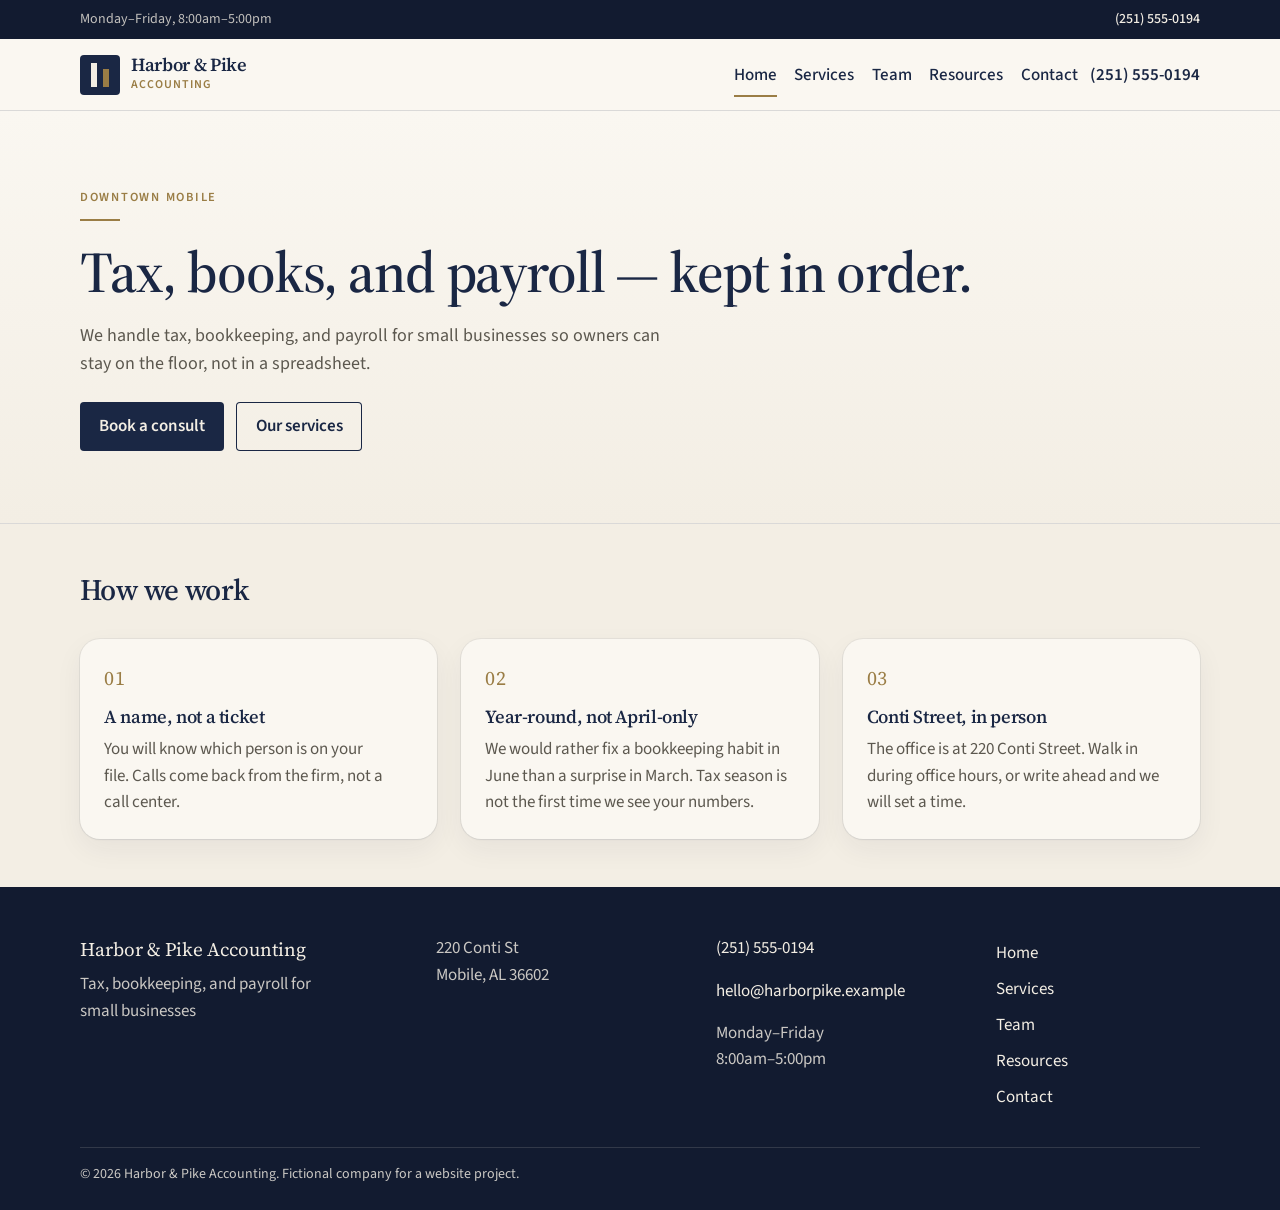
==== index.html @ 7c233054 "Add Harbor & Pike Accounting static site" ====
<!DOCTYPE html>
<html lang="en">
<head>
  <meta charset="utf-8">
  <meta name="viewport" content="width=device-width, initial-scale=1">
  <title>Harbor & Pike Accounting | Tax, bookkeeping, and payroll</title>
  <meta name="description" content="Harbor & Pike Accounting is a downtown Mobile firm for tax, bookkeeping, and payroll for small businesses.">
  <link rel="icon" href="favicon.svg" type="image/svg+xml">
  <link rel="preconnect" href="https://fonts.googleapis.com">
  <link rel="preconnect" href="https://fonts.gstatic.com" crossorigin>
  <link href="https://fonts.googleapis.com/css2?family=Source+Sans+3:ital,wght@0,400;0,500;0,600;1,400&family=Source+Serif+4:opsz,wght@8..60,500;8..60,600&display=swap" rel="stylesheet">
  <link rel="stylesheet" href="css/styles.css">
</head>
<body>
  <a class="skip-link" href="#main">Skip to content</a>

  <div class="topbar">
    <div class="wrap">
      <span class="topbar-extra">Monday–Friday, 8:00am–5:00pm</span>
      <a href="tel:+12515550194">(251) 555-0194</a>
    </div>
  </div>

  <header class="site-header">
    <div class="wrap header-inner">
      <a class="logo" href="index.html">
        <svg class="logo-mark" viewBox="0 0 40 40" aria-hidden="true" focusable="false">
          <rect width="40" height="40" rx="4" fill="#1a2744"/>
          <rect x="11" y="8" width="6" height="24" fill="#f3eee4"/>
          <rect x="23" y="14" width="6" height="18" fill="#9a7d45"/>
        </svg>
        <span class="logo-text">
          <span class="logo-name">Harbor & Pike</span>
          <span class="logo-place">Accounting</span>
        </span>
      </a>
      <button class="menu-button" type="button" aria-expanded="false" aria-controls="site-nav">Menu</button>
      <nav id="site-nav" class="site-nav" aria-label="Primary">
        <ul>
          <li><a href="index.html" class="is-current" aria-current="page">Home</a></li>
          <li><a href="services.html">Services</a></li>
          <li><a href="team.html">Team</a></li>
          <li><a href="resources.html">Resources</a></li>
          <li><a href="contact.html">Contact</a></li>
        </ul>
      </nav>
      <a class="header-phone" href="tel:+12515550194">(251) 555-0194</a>
    </div>
  </header>

  <main id="main">
    <section class="hero">
      <div class="wrap">
        <p class="kicker">Downtown Mobile</p>
        <h1>Tax, books, and payroll — kept in order.</h1>
        <p class="lede">We handle tax, bookkeeping, and payroll for small businesses so owners can stay on the floor, not in a spreadsheet.</p>
        <div class="btn-row">
          <a class="btn btn-primary" href="contact.html">Book a consult</a>
          <a class="btn btn-ghost" href="services.html">Our services</a>
        </div>
      </div>
    </section>

    <section class="section" aria-labelledby="trust-heading">
      <div class="wrap">
        <div class="section-head">
          <h2 id="trust-heading">How we work</h2>
        </div>
        <ul class="points">
          <li class="point">
            <span class="point-num">01</span>
            <h3>A name, not a ticket</h3>
            <p>You will know which person is on your file. Calls come back from the firm, not a call center.</p>
          </li>
          <li class="point">
            <span class="point-num">02</span>
            <h3>Year-round, not April-only</h3>
            <p>We would rather fix a bookkeeping habit in June than a surprise in March. Tax season is not the first time we see your numbers.</p>
          </li>
          <li class="point">
            <span class="point-num">03</span>
            <h3>Conti Street, in person</h3>
            <p>The office is at 220 Conti Street. Walk in during office hours, or write ahead and we will set a time.</p>
          </li>
        </ul>
      </div>
    </section>
  </main>

  <footer class="site-footer">
    <div class="wrap footer-grid">
      <div>
        <p class="footer-name">Harbor & Pike Accounting</p>
        <p>Tax, bookkeeping, and payroll for small businesses</p>
      </div>
      <div>
        <address>
          220 Conti St<br>
          Mobile, AL 36602
        </address>
      </div>
      <div>
        <p><a href="tel:+12515550194">(251) 555-0194</a></p>
        <p><a href="mailto:hello@harborpike.example">hello@harborpike.example</a></p>
        <p>Monday–Friday<br>8:00am–5:00pm</p>
      </div>
      <div>
        <ul class="footer-nav">
          <li><a href="index.html">Home</a></li>
          <li><a href="services.html">Services</a></li>
          <li><a href="team.html">Team</a></li>
          <li><a href="resources.html">Resources</a></li>
          <li><a href="contact.html">Contact</a></li>
        </ul>
      </div>
    </div>
    <div class="wrap footer-copy">
      <p>© 2026 Harbor & Pike Accounting. Fictional company for a website project.</p>
    </div>
  </footer>

  <script src="js/main.js"></script>
</body>
</html>
---- css/styles.css ----
/* Harbor & Pike Accounting
   One stylesheet for every page.
   Palette: navy, cream, one muted gold.
   Mobile first: the phone layout is the default. Wider rules come later. */

:root {
  --navy: #1a2744;
  --navy-deep: #121b30;
  --cream: #f3eee4;
  --cream-dark: #e6dccb;
  --paper: #faf7f1;
  --ink: #1c1b18;
  --muted: #5c584f;
  --gold: #9a7d45;
  --gold-soft: #c4ae7a;
  --line: rgba(26, 39, 68, 0.14);
  --white: #fffdf8;

  --font-display: "Source Serif 4", "Times New Roman", Georgia, serif;
  --font-body: "Source Sans 3", "Segoe UI", sans-serif;

  --space-1: 0.25rem;
  --space-2: 0.5rem;
  --space-3: 0.75rem;
  --space-4: 1rem;
  --space-5: 1.5rem;
  --space-6: 2rem;
  --space-7: 3rem;
  --space-8: 4.5rem;

  --radius-sm: 4px;
  --radius-md: 8px;
  --radius-lg: 20px;

  --wrap: 70rem;

  --shadow:
    0 0 0 1px rgba(26, 39, 68, 0.06),
    0 1px 2px rgba(26, 39, 68, 0.05),
    0 10px 28px rgba(26, 39, 68, 0.06);
  --shadow-hover:
    0 0 0 1px rgba(26, 39, 68, 0.1),
    0 2px 4px rgba(26, 39, 68, 0.06),
    0 14px 32px rgba(26, 39, 68, 0.08);

  --motion-fast: 150ms;
  --motion-med: 250ms;
  --ease: cubic-bezier(0.22, 1, 0.36, 1);
}

/* ---------- Base ---------- */

*,
*::before,
*::after {
  box-sizing: border-box;
}

html {
  -webkit-text-size-adjust: 100%;
  scroll-behavior: smooth;
  -webkit-font-smoothing: antialiased;
  -moz-osx-font-smoothing: grayscale;
}

body {
  margin: 0;
  font-family: var(--font-body);
  font-size: 1.0625rem;
  line-height: 1.55;
  color: var(--ink);
  background: var(--cream);
}

img,
svg {
  display: block;
  max-width: 100%;
}

h1,
h2,
h3 {
  font-family: var(--font-display);
  font-weight: 550;
  line-height: 1.2;
  letter-spacing: -0.02em;
  text-wrap: balance;
  color: var(--navy);
}

h1 {
  font-size: clamp(2rem, 1.3rem + 3.2vw, 3.6rem);
  margin: 0 0 var(--space-4);
}

h2 {
  font-size: clamp(1.4rem, 1.15rem + 1.2vw, 1.85rem);
  margin: 0 0 var(--space-3);
}

h3 {
  font-size: 1.15rem;
  margin: 0 0 var(--space-2);
}

p {
  margin: 0 0 var(--space-4);
  text-wrap: pretty;
}

p:last-child {
  margin-bottom: 0;
}

a {
  color: var(--navy);
  text-underline-offset: 0.18em;
}

a:hover {
  color: var(--gold);
}

:focus-visible {
  outline: 2px solid var(--gold);
  outline-offset: 3px;
}

ul,
ol {
  margin: 0;
  padding: 0;
}

button,
[role="button"] {
  cursor: pointer;
}

.wrap {
  width: min(100% - 2rem, var(--wrap));
  margin-inline: auto;
}

.muted {
  color: var(--muted);
}

.visually-hidden {
  position: absolute;
  width: 1px;
  height: 1px;
  padding: 0;
  margin: -1px;
  overflow: hidden;
  clip: rect(0, 0, 0, 0);
  white-space: nowrap;
  border: 0;
}

.lede {
  font-size: 1.125rem;
  max-width: 38rem;
  color: var(--muted);
}

/* Skip link sits off-screen until a keyboard user tabs to it. */
.skip-link {
  position: absolute;
  left: 0.75rem;
  top: -3rem;
  z-index: 20;
  padding: 0.6rem 0.9rem;
  background: var(--navy);
  color: var(--cream);
  text-decoration: none;
}

.skip-link:focus {
  top: 0.75rem;
  color: var(--cream);
}

/* ---------- Top bar ---------- */

.topbar {
  background: var(--navy-deep);
  color: var(--cream);
  font-size: 0.875rem;
}

.topbar .wrap {
  display: flex;
  flex-wrap: wrap;
  gap: 0.35rem 1.25rem;
  justify-content: space-between;
  padding-block: 0.55rem;
}

.topbar a {
  color: var(--cream);
  text-decoration: none;
  font-weight: 500;
}

.topbar a:hover {
  color: var(--gold-soft);
}

.topbar-extra {
  color: rgba(243, 238, 228, 0.78);
}

/* ---------- Header / nav ---------- */

.site-header {
  background: var(--paper);
  border-bottom: 1px solid var(--line);
}

.header-inner {
  display: flex;
  flex-wrap: wrap;
  align-items: center;
  gap: var(--space-3);
  padding-block: 0.85rem;
}

.logo {
  display: flex;
  align-items: center;
  gap: 0.7rem;
  margin-right: auto;
  text-decoration: none;
  color: var(--navy);
  min-height: 44px;
}

.logo:hover {
  color: var(--navy);
}

.logo-mark {
  width: 40px;
  height: 40px;
  flex-shrink: 0;
}

.logo-text {
  display: flex;
  flex-direction: column;
  gap: 0.1rem;
}

.logo-name {
  font-family: var(--font-display);
  font-size: 1.15rem;
  font-weight: 600;
  letter-spacing: -0.02em;
  line-height: 1.1;
}

.logo-place {
  font-size: 0.75rem;
  letter-spacing: 0.08em;
  text-transform: uppercase;
  color: var(--gold);
  font-weight: 600;
}

.menu-button {
  min-height: 44px;
  min-width: 44px;
  padding: 0.5rem 0.9rem;
  border: 1px solid var(--line);
  border-radius: var(--radius-sm);
  background: var(--white);
  color: var(--navy);
  font: inherit;
  font-size: 0.9rem;
  font-weight: 600;
}

.menu-button:hover {
  border-color: var(--navy);
}

.site-nav {
  display: none;
  flex-basis: 100%;
}

.site-nav.is-open {
  display: block;
}

.site-nav ul {
  list-style: none;
  display: flex;
  flex-direction: column;
}

.site-nav a {
  display: flex;
  align-items: center;
  min-height: 44px;
  padding: 0.35rem 0;
  text-decoration: none;
  font-weight: 500;
  color: var(--navy);
  border-bottom: 1px solid var(--line);
}

.site-nav a:hover,
.site-nav a.is-current {
  color: var(--navy);
}

.site-nav a.is-current {
  box-shadow: inset 0 -2px 0 var(--gold);
}

.header-phone {
  display: none;
}

/* ---------- Buttons ---------- */

.btn-row {
  display: flex;
  flex-wrap: wrap;
  gap: 0.75rem;
  margin-top: var(--space-5);
}

.btn {
  display: inline-flex;
  align-items: center;
  justify-content: center;
  min-height: 44px;
  padding: 0.7rem 1.2rem;
  border-radius: var(--radius-sm);
  font-weight: 600;
  text-decoration: none;
  transition:
    background-color var(--motion-fast) var(--ease),
    color var(--motion-fast) var(--ease),
    box-shadow var(--motion-fast) var(--ease),
    transform var(--motion-fast) var(--ease);
}

.btn:active {
  transform: scale(0.96);
}

.btn-primary {
  background: var(--navy);
  color: var(--cream);
  box-shadow: none;
}

.btn-primary:hover {
  background: var(--navy-deep);
  color: var(--cream);
}

.btn-ghost {
  background: transparent;
  color: var(--navy);
  box-shadow: inset 0 0 0 1px var(--navy);
}

.btn-ghost:hover {
  background: var(--navy);
  color: var(--cream);
}

/* ---------- Hero ---------- */

.hero {
  padding: var(--space-7) 0 var(--space-8);
  border-bottom: 1px solid var(--line);
  background:
    linear-gradient(180deg, var(--paper) 0%, var(--cream) 100%);
}

.kicker {
  display: inline-block;
  margin-bottom: var(--space-4);
  font-size: 0.78rem;
  font-weight: 600;
  letter-spacing: 0.14em;
  text-transform: uppercase;
  color: var(--gold);
}

.kicker::after {
  content: "";
  display: block;
  width: 2.5rem;
  height: 2px;
  margin-top: 0.7rem;
  background: var(--gold);
}

/* ---------- Sections ---------- */

.section {
  padding: var(--space-7) 0;
}

.section-alt {
  background: var(--paper);
  border-block: 1px solid var(--line);
}

.section-head {
  max-width: 38rem;
  margin-bottom: var(--space-6);
}

.page-hero {
  padding-top: var(--space-7);
  padding-bottom: var(--space-5);
}

/* ---------- Trust points ---------- */

.points {
  list-style: none;
  display: grid;
  gap: var(--space-5);
}

.point {
  padding: var(--space-5);
  background: var(--paper);
  border-radius: var(--radius-lg);
  box-shadow: var(--shadow);
}

.point-num {
  display: block;
  margin-bottom: var(--space-3);
  font-family: var(--font-display);
  font-size: 1.25rem;
  color: var(--gold);
  letter-spacing: 0.04em;
}

.point h2,
.point h3 {
  margin-bottom: var(--space-2);
}

.point p {
  color: var(--muted);
}

/* ---------- Cards ---------- */

.card-grid {
  display: grid;
  gap: var(--space-5);
}

.card {
  display: flex;
  flex-direction: column;
  gap: var(--space-3);
  padding: var(--space-5);
  background: var(--paper);
  border-radius: var(--radius-lg);
  box-shadow: var(--shadow);
  transition: box-shadow var(--motion-fast) var(--ease);
}

.card:hover {
  box-shadow: var(--shadow-hover);
}

.card h2,
.card h3 {
  margin: 0;
}

.card p {
  color: var(--muted);
  flex: 1;
}

.card a {
  font-weight: 600;
  text-decoration: none;
  color: var(--navy);
}

.card a:hover {
  color: var(--gold);
}

.card-kicker {
  font-size: 0.75rem;
  font-weight: 600;
  letter-spacing: 0.1em;
  text-transform: uppercase;
  color: var(--gold);
}

/* ---------- Service tabs ---------- */

.tabs {
  background: var(--paper);
  border-radius: var(--radius-lg);
  box-shadow: var(--shadow);
  padding: var(--space-4);
}

.tab-list {
  display: flex;
  gap: 0.25rem;
  padding: 0.25rem;
  margin-bottom: var(--space-5);
  background: var(--cream);
  border-radius: 12px;
}

.tab {
  flex: 1;
  min-height: 44px;
  padding: 0.6rem 0.75rem;
  border: 0;
  border-radius: var(--radius-md);
  background: transparent;
  color: var(--muted);
  font: inherit;
  font-weight: 600;
  transition:
    background-color var(--motion-med) var(--ease),
    color var(--motion-med) var(--ease);
}

.tab[aria-selected="true"] {
  background: var(--navy);
  color: var(--cream);
}

.tab-panel {
  padding: 0.25rem 0.5rem 0.5rem;
}

.tab-panel[hidden] {
  display: none;
}

.service-block + .service-block {
  margin-top: var(--space-6);
  padding-top: var(--space-6);
  border-top: 1px solid var(--line);
}

.service-block p {
  color: var(--muted);
  max-width: 40rem;
}

/* ---------- Team ---------- */

.team-grid {
  display: grid;
  gap: var(--space-5);
  list-style: none;
}

.person {
  padding: var(--space-5);
  background: var(--paper);
  border-radius: var(--radius-lg);
  box-shadow: var(--shadow);
}

.person-mark {
  display: flex;
  align-items: center;
  justify-content: center;
  width: 3.5rem;
  height: 3.5rem;
  margin-bottom: var(--space-4);
  border-radius: 999px;
  background: var(--navy);
  color: var(--cream);
  font-family: var(--font-display);
  font-size: 1.1rem;
  letter-spacing: 0.04em;
  box-shadow: 0 0 0 3px var(--cream), 0 0 0 4px var(--gold);
}

.person-role {
  margin: 0 0 var(--space-3);
  font-size: 0.8rem;
  font-weight: 600;
  letter-spacing: 0.08em;
  text-transform: uppercase;
  color: var(--gold);
}

.person p {
  color: var(--muted);
}

/* ---------- Contact ---------- */

.contact-layout {
  display: grid;
  gap: var(--space-6);
}

.contact-aside {
  padding: var(--space-5);
  background: var(--navy);
  color: var(--cream);
  border-radius: var(--radius-lg);
}

.contact-aside h2 {
  color: var(--cream);
}

.contact-aside a {
  color: var(--cream);
}

.contact-aside a:hover {
  color: var(--gold-soft);
}

.contact-aside p,
.contact-aside address {
  font-style: normal;
  color: rgba(243, 238, 228, 0.86);
}

.contact-label {
  display: block;
  margin-bottom: 0.2rem;
  font-size: 0.78rem;
  font-weight: 600;
  letter-spacing: 0.08em;
  text-transform: uppercase;
  color: var(--gold-soft);
}

.contact-aside .stack + .stack {
  margin-top: var(--space-5);
  padding-top: var(--space-5);
  border-top: 1px solid rgba(243, 238, 228, 0.16);
}

/* ---------- Form ---------- */

.field {
  margin-bottom: var(--space-4);
}

.field label {
  display: block;
  margin-bottom: 0.35rem;
  font-weight: 600;
  color: var(--navy);
}

.req {
  color: var(--gold);
}

.field input,
.field select,
.field textarea {
  width: 100%;
  min-height: 44px;
  padding: 0.6rem 0.75rem;
  border: 1px solid var(--line);
  border-radius: var(--radius-md);
  background: var(--white);
  color: var(--ink);
  font: inherit;
}

.field textarea {
  min-height: 8.5rem;
  resize: vertical;
}

.field input:focus,
.field select:focus,
.field textarea:focus {
  outline: 2px solid var(--gold);
  outline-offset: 1px;
  border-color: var(--navy);
}

.form-error {
  margin-bottom: var(--space-4);
  padding: 0.75rem 0.9rem;
  border-radius: var(--radius-md);
  background: #f6eae6;
  color: #6b2a1f;
  font-weight: 500;
}

.form-thanks {
  padding: var(--space-6);
  background: var(--paper);
  border-radius: var(--radius-lg);
  box-shadow: var(--shadow);
}

.form-thanks h2 {
  margin-top: 0;
}

/* ---------- Footer ---------- */

.site-footer {
  background: var(--navy-deep);
  color: rgba(243, 238, 228, 0.82);
  margin-top: auto;
  padding: var(--space-7) 0 var(--space-5);
}

.footer-name {
  font-family: var(--font-display);
  font-size: 1.2rem;
  color: var(--cream);
  margin-bottom: 0.4rem;
}

.site-footer a {
  color: var(--cream);
  text-decoration: none;
}

.site-footer a:hover {
  color: var(--gold-soft);
}

.footer-grid {
  display: grid;
  gap: var(--space-5);
}

.footer-nav {
  list-style: none;
}

.footer-nav a {
  display: inline-flex;
  align-items: center;
  min-height: 36px;
}

.footer-copy {
  margin-top: var(--space-6);
  padding-top: var(--space-4);
  border-top: 1px solid rgba(243, 238, 228, 0.14);
  font-size: 0.875rem;
}

address {
  font-style: normal;
}

/* Page shell: footer stays at the bottom on short pages. */
body {
  min-height: 100vh;
  display: flex;
  flex-direction: column;
}

main {
  flex: 1;
}

/* ---------- Wider screens ---------- */

@media (min-width: 720px) {
  .menu-button {
    display: none;
  }

  .site-nav {
    display: block;
    flex-basis: auto;
  }

  .site-nav ul {
    flex-direction: row;
    gap: 0.25rem 1.1rem;
  }

  .site-nav a {
    border-bottom: 0;
    padding: 0.2rem 0;
  }

  .header-phone {
    display: inline-flex;
    align-items: center;
    min-height: 44px;
    font-weight: 600;
    text-decoration: none;
    color: var(--navy);
  }

  .points {
    grid-template-columns: repeat(3, 1fr);
    gap: var(--space-5);
  }

  .card-grid {
    grid-template-columns: repeat(3, 1fr);
  }

  .team-grid {
    grid-template-columns: repeat(3, 1fr);
  }

  .contact-layout {
    grid-template-columns: 1.4fr 0.9fr;
    align-items: start;
  }

  .footer-grid {
    grid-template-columns: 1.3fr 1fr 1fr 0.8fr;
  }

  .tabs {
    padding: var(--space-6);
  }

  .hero {
    padding-top: var(--space-8);
  }
}

@media (min-width: 960px) {
  .wrap {
    width: min(100% - 3rem, var(--wrap));
  }
}

/* Reduced motion: keep state changes, drop the travel. */
@media (prefers-reduced-motion: reduce) {
  html {
    scroll-behavior: auto;
  }

  *,
  *::before,
  *::after {
    animation-duration: 0.01ms !important;
    animation-iteration-count: 1 !important;
    transition-duration: 0.01ms !important;
  }

  .btn:active {
    transform: none;
  }
}
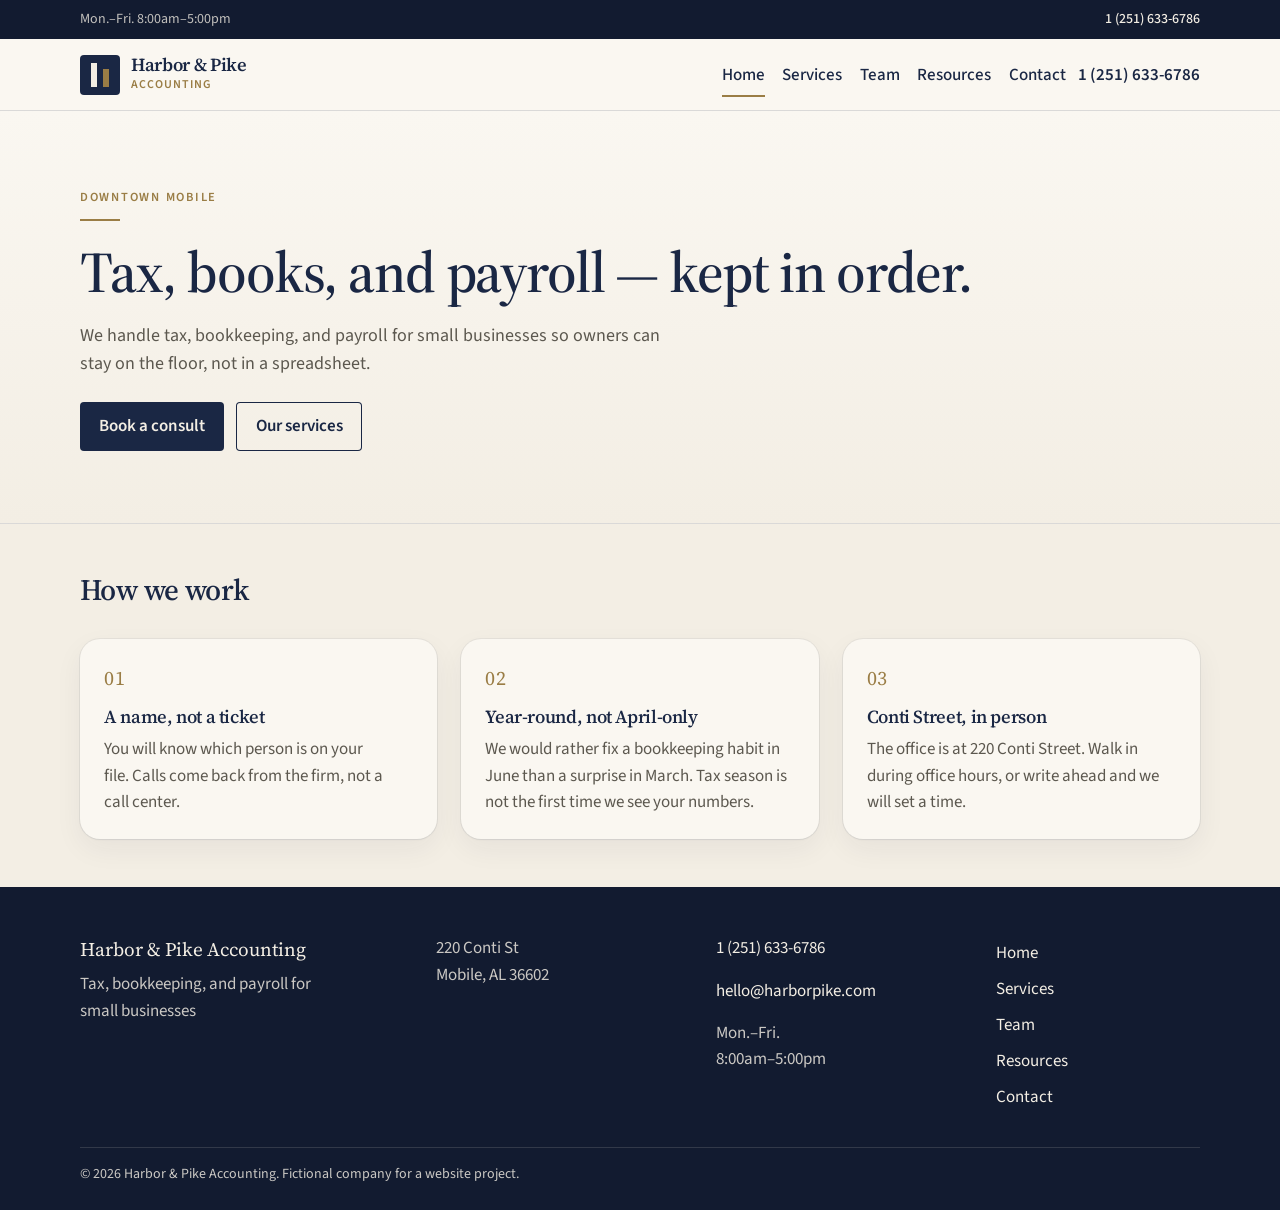
==== commit 97bd8a36: "Update contact details and wire Netlify form" ====
--- a/index.html
+++ b/index.html
@@ -16,8 +16,8 @@
 
   <div class="topbar">
     <div class="wrap">
-      <span class="topbar-extra">Monday–Friday, 8:00am–5:00pm</span>
-      <a href="tel:+12515550194">(251) 555-0194</a>
+      <span class="topbar-extra">Mon.–Fri. 8:00am–5:00pm</span>
+      <a href="tel:+12516336786">1 (251) 633-6786</a>
     </div>
   </div>
 
@@ -44,7 +44,7 @@
           <li><a href="contact.html">Contact</a></li>
         </ul>
       </nav>
-      <a class="header-phone" href="tel:+12515550194">(251) 555-0194</a>
+      <a class="header-phone" href="tel:+12516336786">1 (251) 633-6786</a>
     </div>
   </header>
 
@@ -100,9 +100,9 @@
         </address>
       </div>
       <div>
-        <p><a href="tel:+12515550194">(251) 555-0194</a></p>
-        <p><a href="mailto:hello@harborpike.example">hello@harborpike.example</a></p>
-        <p>Monday–Friday<br>8:00am–5:00pm</p>
+        <p><a href="tel:+12516336786">1 (251) 633-6786</a></p>
+        <p><a href="mailto:hello@harborpike.com">hello@harborpike.com</a></p>
+        <p>Mon.–Fri.<br>8:00am–5:00pm</p>
       </div>
       <div>
         <ul class="footer-nav">
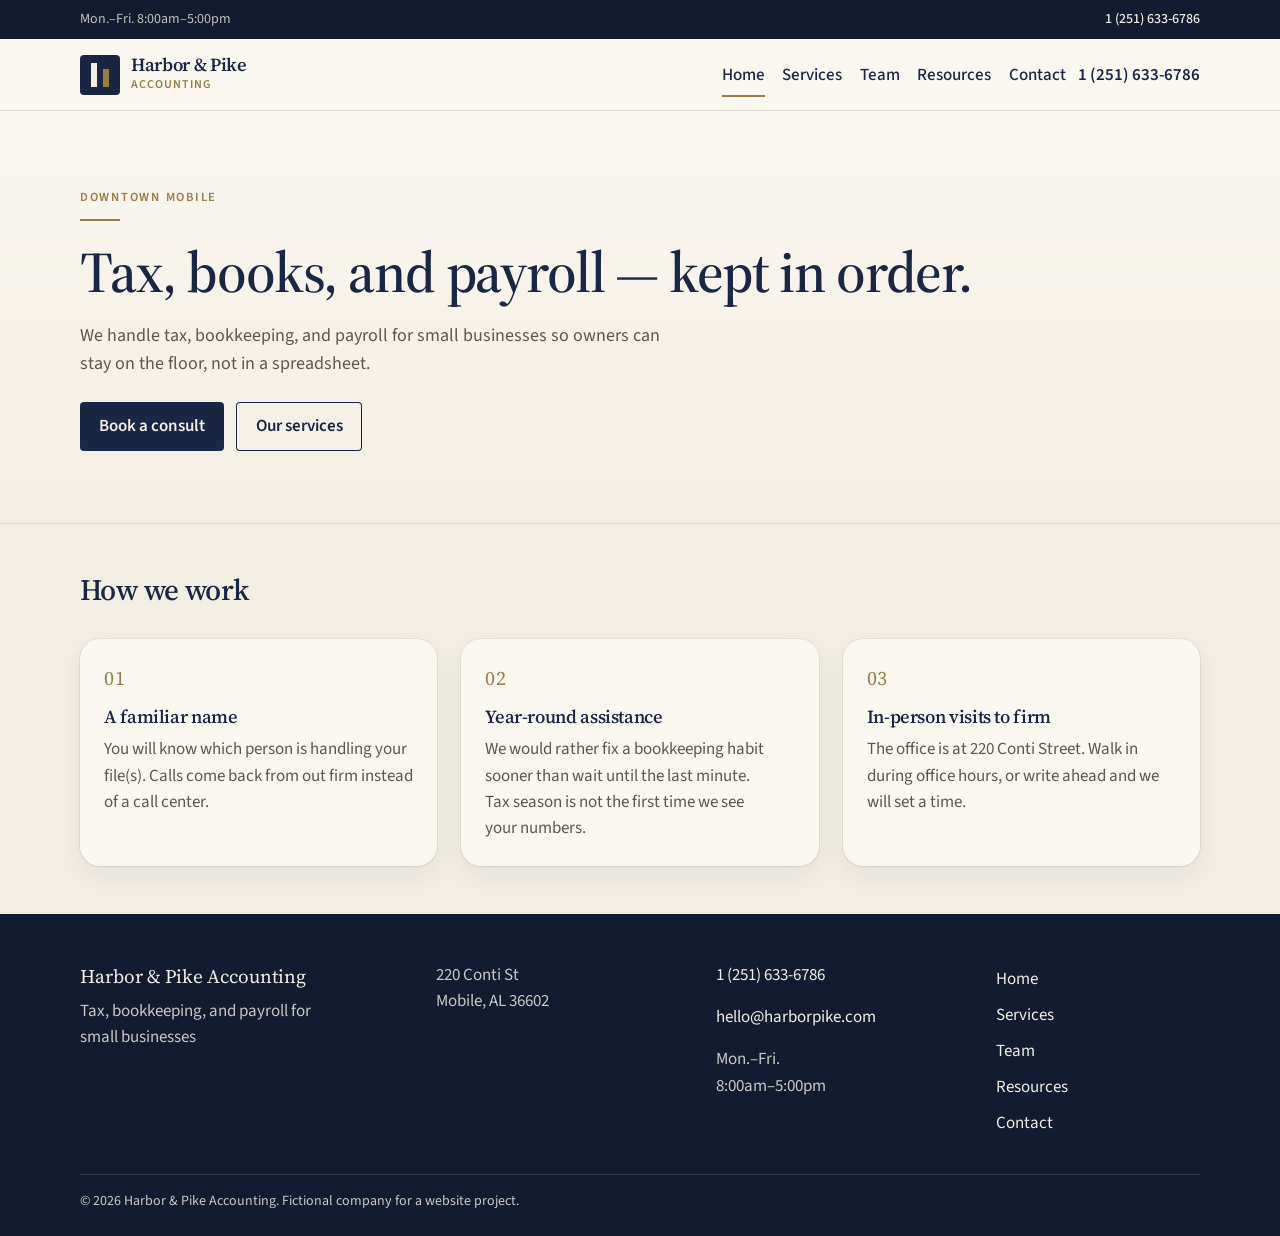
==== commit 5b6e45f1: "Update points in index.html for clarity and tone" ====
--- a/index.html
+++ b/index.html
@@ -69,17 +69,17 @@
         <ul class="points">
           <li class="point">
             <span class="point-num">01</span>
-            <h3>A name, not a ticket</h3>
-            <p>You will know which person is on your file. Calls come back from the firm, not a call center.</p>
+            <h3>A familiar name</h3>
+            <p>You will know which person is handling your file(s). Calls come back from out firm instead of a call center.</p>
           </li>
           <li class="point">
             <span class="point-num">02</span>
-            <h3>Year-round, not April-only</h3>
-            <p>We would rather fix a bookkeeping habit in June than a surprise in March. Tax season is not the first time we see your numbers.</p>
+            <h3>Year-round assistance</h3>
+            <p>We would rather fix a bookkeeping habit sooner than wait until the last minute. Tax season is not the first time we see your numbers.</p>
           </li>
           <li class="point">
             <span class="point-num">03</span>
-            <h3>Conti Street, in person</h3>
+            <h3>In-person visits to firm</h3>
             <p>The office is at 220 Conti Street. Walk in during office hours, or write ahead and we will set a time.</p>
           </li>
         </ul>
